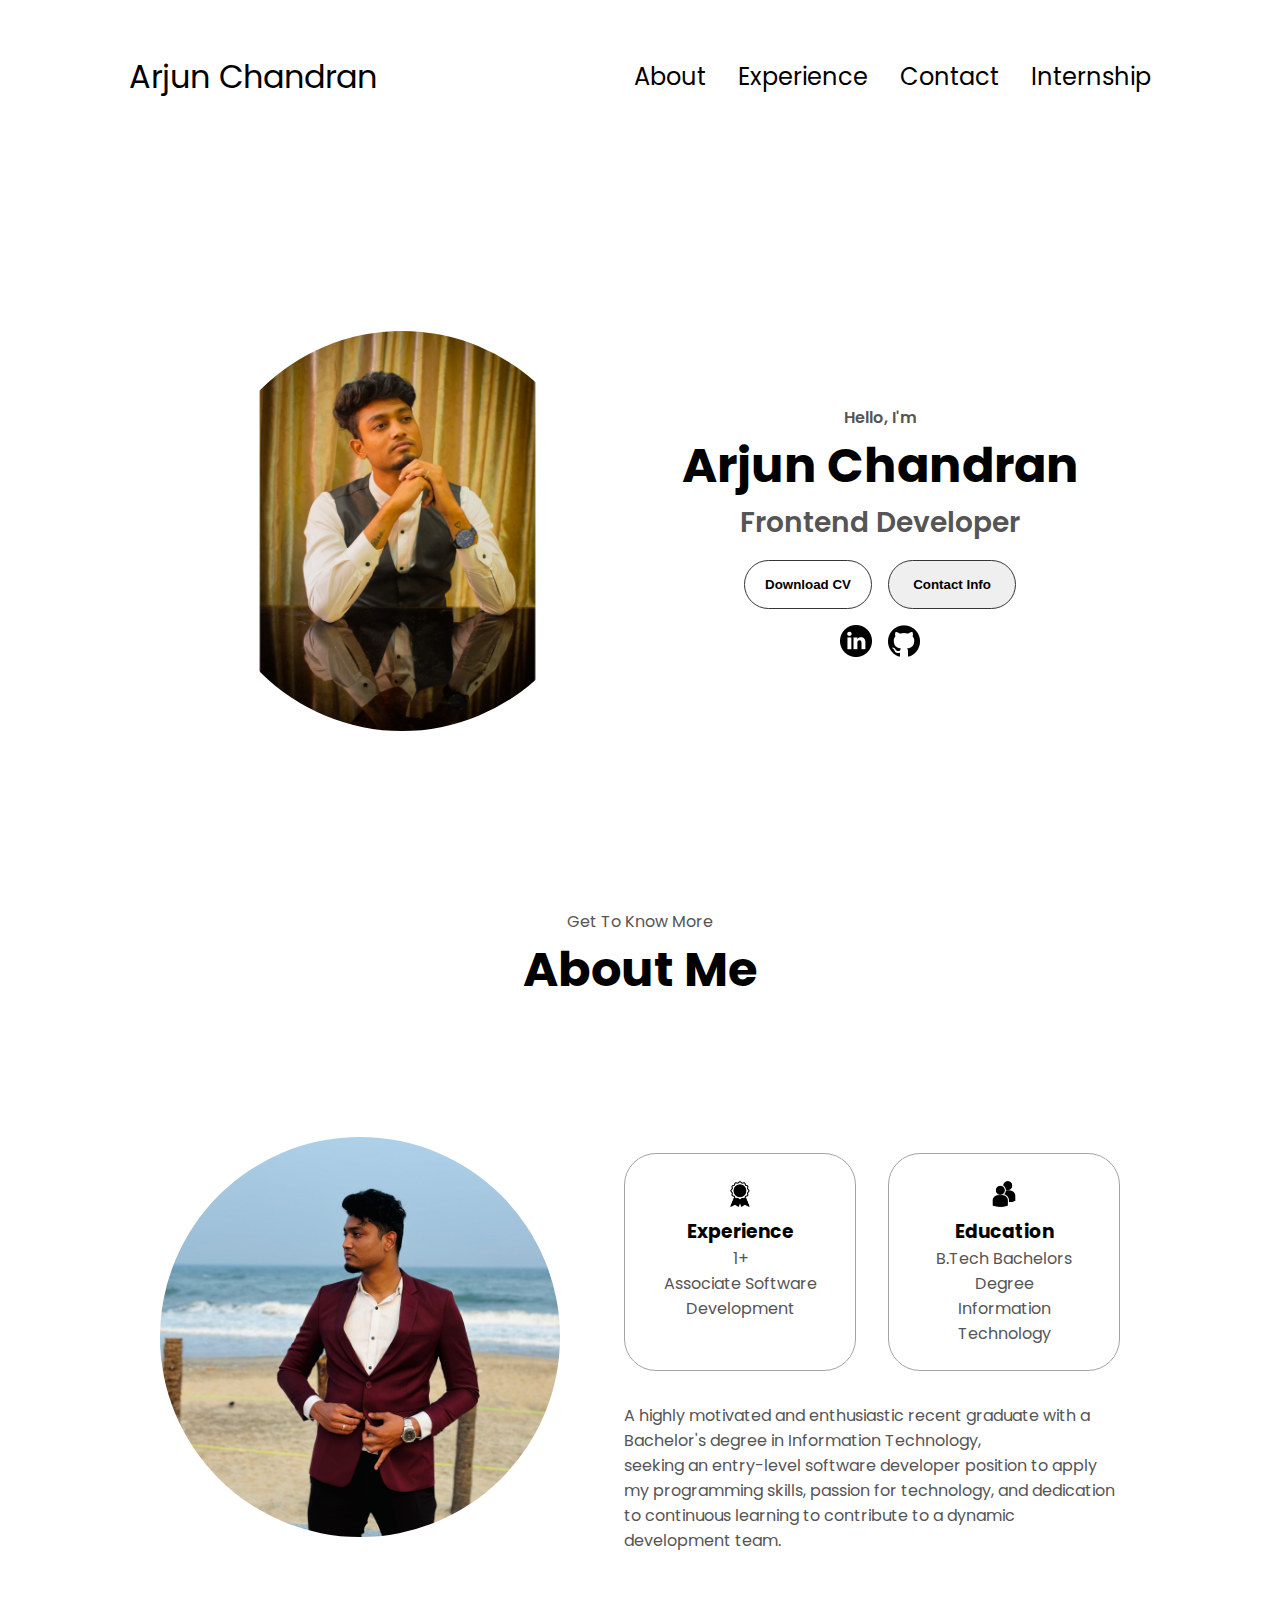
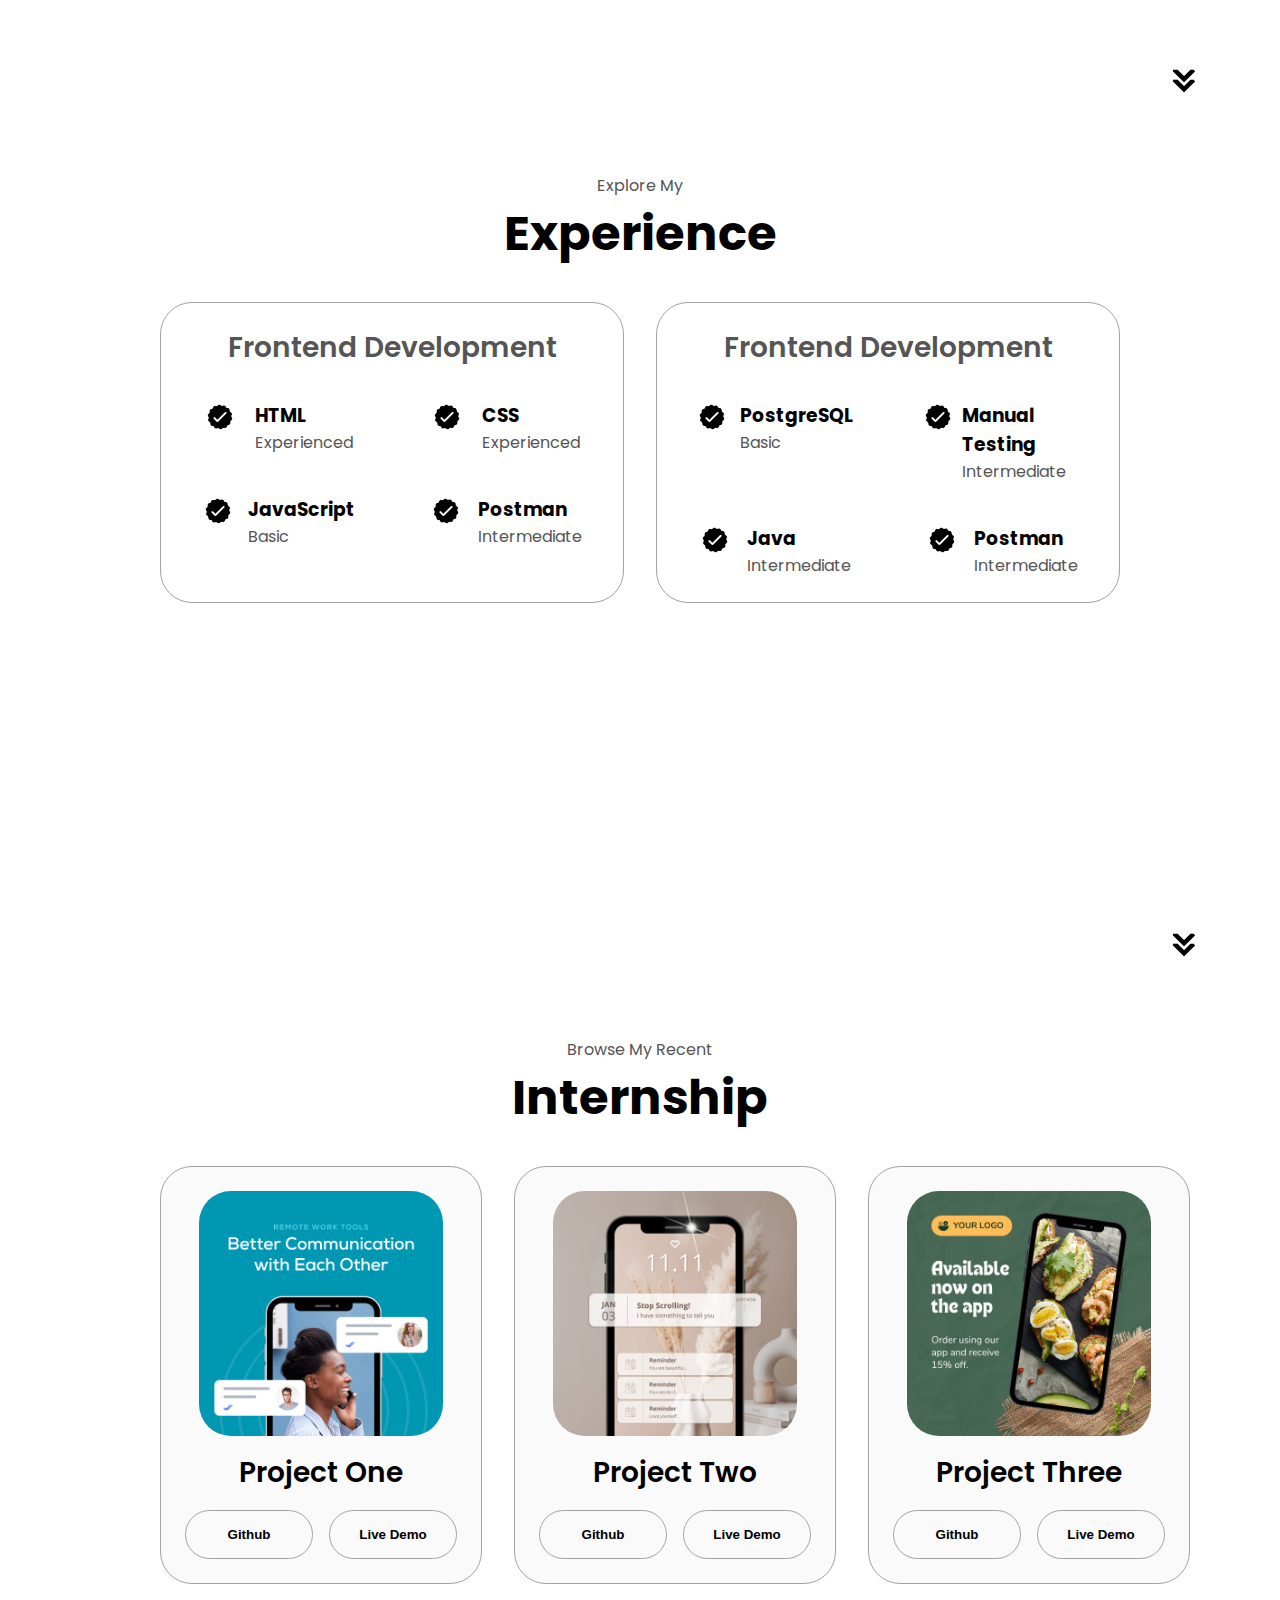
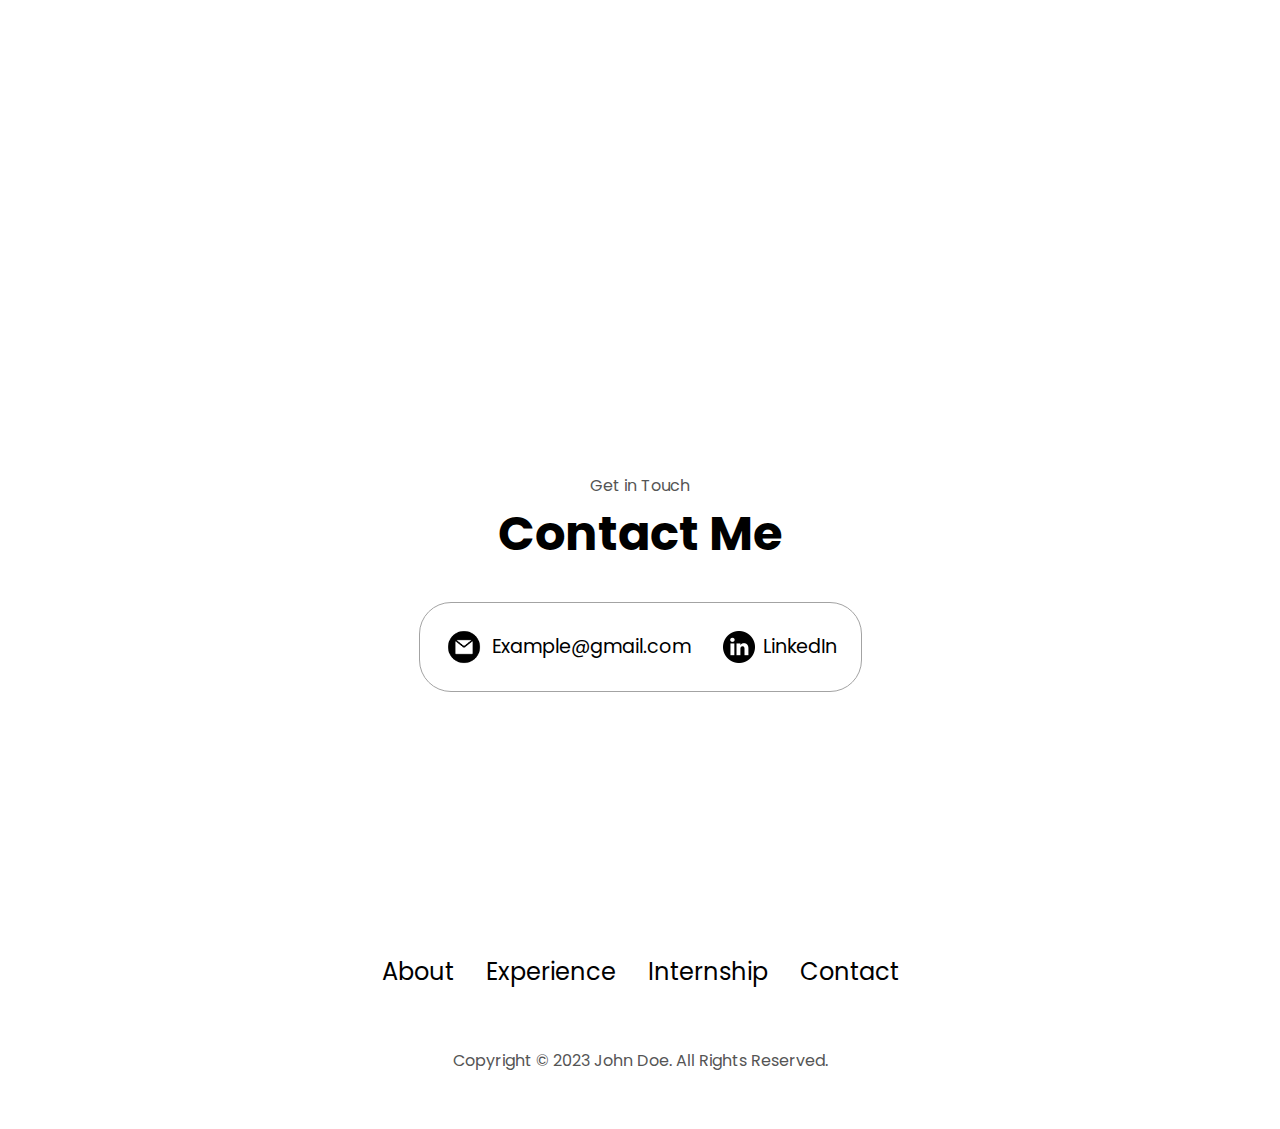
==== index.html @ 2aba1b01 "Add files via upload" ====
<!DOCTYPE html>
<html lang="en">

<head>
    <meta charset="UTF-8">
    <title>My Portfolio</title>
    <link rel="stylesheet" href="style.css" />
</head>

<body>
    <nav id="desktop-nav">
        <div class="logo">Arjun Chandran</div>
        <div>
            <ul class="nav-links">
                <li><a href="#about">About</a></li>
                <li><a href="#experience">Experience</a></li>
                <li><a href="#contact">Contact</a></li>
                <li><a href="#internship">Internship</a></li>
            </ul>
        </div>
    </nav>
    <nav id="hamburger-nav">
        <div class="logo">Arjun Chandran</div>
        <div class="hamburger-menu">
            <div class="hamburger-icon" onclick="toggleMenu()">
                <span></span>
                <span></span>
                <span></span>
            </div>
            <div class="menu-links">
                <li><a href="#about" onclick="toggleMenu">About</a></li>
                <li><a href="#experience" onclick="toggleMenu">Experience</a></li>
                <li><a href="#contact" onclick="toggleMenu">Contact</a></li>
                <li><a href="#internship" onclick="toggleMenu">Internship</a></li>
            </div>
        </div>
    </nav>
    <section id="profile">
        <div class="section__pic-container">
            <img src="./assets/image4.jpeg" alt="Put ur profile" class="profile-pic">
        </div>
        <div class="section__text">
            <p class="section__text__p1">Hello, I'm</p>
            <h1 class="title">Arjun Chandran</h1>
            <p class="section__text__p2">Frontend Developer</p>
            <div class="btn-container">
                <button class="btn btn-color-2" onclick="window.open('./assets/Resume_Arjun.pdf')">Download
                    CV</button>
                <button class="btn btn-color-1" onclick="location.href='./#contact'">Contact Info</button>
            </div>
            <div id="socials-container">
                <img src="./assets/linkedin.png" alt="My_linkedin_profile" class="icon"
                    onclick="location.href='https://www.linkedin.com/in/arjun-c-profile/'" />
                <img src="./assets/github.png" alt="My Github profile" class="icon"
                    onclick="location.href='https://github.com/'" />
            </div>
        </div>
    </section>
    <section id="about">
        <p class="section__text__p1">Get To Know More</p>
        <h1 class="title">About Me</h1>
        <div class="section-container">
            <div class="section__pic-container">
                <img src="./assets/image3.jpeg" alt="Profile picture" class="about-pic" />
            </div>
            <div class="about-details-container">
                <div class="about-containers">
                    <div class="details-container">
                        <img src="./assets/experience.png" alt="Experience icon" class="icon" />
                        <h3>Experience</h3>
                        <p>1+ <br />Associate Software Development</p>
                    </div>
                    <div class="details-container">
                        <img src="./assets/education.png" alt="Education icon" class="icon" />
                        <h3>Education</h3>
                        <p>B.Tech Bachelors Degree<br />Information Technology</p>
                    </div>
                </div>
                <div class="text-container">
                    <p>
                        A highly motivated and enthusiastic recent graduate with a Bachelor's degree in Information
                        Technology, <br>
                        seeking an entry-level software developer position to apply my programming skills, passion for
                        technology, and dedication to continuous learning to contribute to a dynamic development team.
                    </p>
                </div>
            </div>
        </div>
        <img src="./assets/arrow.png" alt="Arrow icon" class="icon arrow" onclick="location.href='./#experience'" />
    </section>
    <section id="experience">
        <p class="section__text__p1">Explore My</p>
        <h1 class="title">Experience</h1>
        <div class="experience-details-container">
            <div class="about-containers">
                <div class="details-container">
                    <h2 class="experience-sub-title">Frontend Development</h2>
                    <div class="article-container">
                        <article>
                            <img src="./assets/checkmark.png" alt="Experience icon" class="icon" />
                            <div>
                                <h3>HTML</h3>
                                <p>Experienced</p>
                            </div>
                        </article>
                        <article>
                            <img src="./assets/checkmark.png" alt="Experience icon" class="icon" />
                            <div>
                                <h3>CSS</h3>
                                <p>Experienced</p>
                            </div>
                        </article>
                        <article>
                            <img src="./assets/checkmark.png" alt="Experience icon" class="icon" />
                            <div>
                                <h3>JavaScript</h3>
                                <p>Basic</p>
                            </div>
                        </article>
                        <article>
                            <img src="./assets/checkmark.png" alt="Experience icon" class="icon" />
                            <div>
                                <h3>Postman</h3>
                                <p>Intermediate</p>
                            </div>
                        </article>
                    </div>
                </div>
                <div class="details-container">
                    <h2 class="experience-sub-title">Frontend Development</h2>
                    <div class="article-container">
                        <article>
                            <img src="./assets/checkmark.png" alt="Experience icon" class="icon" />
                            <div>
                                <h3>PostgreSQL</h3>
                                <p>Basic</p>
                            </div>
                        </article>
                        <article>
                            <img src="./assets/checkmark.png" alt="Experience icon" class="icon" />
                            <div>
                                <h3>Manual Testing</h3>
                                <p>Intermediate</p>
                            </div>
                        </article>
                        <article>
                            <img src="./assets/checkmark.png" alt="Experience icon" class="icon" />
                            <div>
                                <h3>Java</h3>
                                <p>Intermediate</p>
                            </div>
                        </article>
                          <article>
                            <img src="./assets/checkmark.png" alt="Experience icon" class="icon" />
                            <div>
                                <h3>Postman</h3>
                                <p>Intermediate</p>
                            </div>
                        </article>
                    </div>
                </div>
            </div>
        </div>
        <img src="./assets/arrow.png" alt="Arrow icon" class="icon arrow" onclick="location.href='./#projects'" />
    </section>
    <section id="internship">
        <p class="section__text__p1">Browse My Recent</p>
        <h1 class="title">Internship</h1>
        <div class="experience-details-container">
            <div class="about-containers">
                <div class="details-container color-container">
                    <div class="article-container">
                        <img src="./assets/project-1.png" alt="Project 1" class="project-img" />
                    </div>
                    <h2 class="experience-sub-title project-title">Project One</h2>
                    <div class="btn-container">
                        <button class="btn btn-color-2 project-btn" onclick="location.href='https://github.com/'">
                            Github
                        </button>
                        <button class="btn btn-color-2 project-btn" onclick="location.href='https://github.com/'">
                            Live Demo
                        </button>
                    </div>
                </div>
                <div class="details-container color-container">
                    <div class="article-container">
                        <img src="./assets/project-2.png" alt="Project 2" class="project-img" />
                    </div>
                    <h2 class="experience-sub-title project-title">Project Two</h2>
                    <div class="btn-container">
                        <button class="btn btn-color-2 project-btn" onclick="location.href='https://github.com/'">
                            Github
                        </button>
                        <button class="btn btn-color-2 project-btn" onclick="location.href='https://github.com/'">
                            Live Demo
                        </button>
                    </div>
                </div>
                <div class="details-container color-container">
                    <div class="article-container">
                        <img src="./assets/project-3.png" alt="Project 3" class="project-img" />
                    </div>
                    <h2 class="experience-sub-title project-title">Project Three</h2>
                    <div class="btn-container">
                        <button class="btn btn-color-2 project-btn" onclick="location.href='https://github.com/'">
                            Github
                        </button>
                        <button class="btn btn-color-2 project-btn" onclick="location.href='https://github.com/'">
                            Live Demo
                        </button>
                    </div>
                </div>
            </div>
        </div>
        <img src="./assets/arrow.png" alt="Arrow icon" class="icon arrow" onclick="location.href='./#contact'" />
    </section>
    <section id="contact">
        <p class="section__text__p1">Get in Touch</p>
        <h1 class="title">Contact Me</h1>
        <div class="contact-info-upper-container">
            <div class="contact-info-container">
                <img src="./assets/email.png" alt="Email icon" class="icon contact-icon email-icon" />
                <p><a href="mailto:arjunvimala.c@gmail.com">Example@gmail.com</a></p>
            </div>
            <div class="contact-info-container">
                <img src="./assets/linkedin.png" alt="LinkedIn icon" class="icon contact-icon" />
                <p><a href="https://www.linkedin.com">LinkedIn</a></p>
            </div>
        </div>
    </section>
    <footer>
        <nav>
            <div class="nav-links-container">
                <ul class="nav-links">
                    <li><a href="#about">About</a></li>
                    <li><a href="#experience">Experience</a></li>
                    <li><a href="#internship">Internship</a></li>
                    <li><a href="#contact">Contact</a></li>
                </ul>
            </div>
        </nav>
        <p>Copyright &#169; 2023 John Doe. All Rights Reserved.</p>
    </footer>
    <script src="script.js"></script>
</body>

</html>
---- style.css ----
/* GENERAL */

@import url("https://fonts.googleapis.com/css2?family=Poppins:wght@300;400;500;600&display=swap");

* {
  margin: 0;
  padding: 0;
}

body {
  font-family: "Poppins", sans-serif;
}

html {
  scroll-behavior: smooth;
}

p {
  color: rgb(85, 85, 85);
}

/* TRANSITION */

a,
.btn {
  transition: all 300ms ease;
}

/* DESKTOP NAV */

nav,
.nav-links {
  display: flex;
}

nav {
  justify-content: space-around;
  align-items: center;
  height: 17vh;
}

.nav-links {
  gap: 2rem;
  list-style: none;
  font-size: 1.5rem;
}

a {
  color: black;
  text-decoration: none;
  text-decoration-color: white;
}

a:hover {
  color: grey;
  text-decoration: underline;
  text-underline-offset: 1rem;
  text-decoration-color: rgb(181, 181, 181);
}

.logo {
  font-size: 2rem;
}

.logo:hover {
  cursor: default;
}

/* HAMBURGER MENU */

#hamburger-nav {
  display: none;
}

.hamburger-menu {
  position: relative;
  display: inline-block;
}

.hamburger-icon {
  display: flex;
  flex-direction: column;
  justify-content: space-between;
  height: 24px;
  width: 30px;
  cursor: pointer;
}

.hamburger-icon span {
  width: 100%;
  height: 2px;
  background-color: black;
  transition: all 0.3 ease-in-out;
}

.menu-links {
  position: absolute;
  top: 100%;
  right: 0;
  background-color: white;
  width: fit-content;
  max-height: 0;
  overflow: hidden;
  transition: all 0.3 ease-in-out;
}

.menu-links a {
  display: block;
  padding: 10px;
  text-align: center;
  font-size: 1.5rem;
  color: black;
  text-decoration: none;
  transition: all 0.3 ease-in-out;
}

.menu-links li {
  list-style: none;
}

.menu-links.open {
  max-height: 300px;
}

.hamburger-icon.open span:first-child {
  transform: rotate(45deg) translate(10px, 5px);
}

.hamburger-icon.open span:nth-child(2) {
  opacity: 0;
}

.hamburger-icon.open span:last-child {
  transform: rotate(-45deg) translate(10px, -5px);
}

.hamburger-icon span:first-child {
  transform: none;
}

.hamburger-icon span:first-child {
  opacity: 1;
}

.hamburger-icon span:first-child {
  transform: none;
}

/* SECTIONS */

section {
  padding-top: 4vh;
  height: 96vh;
  margin: 0 10rem;
  box-sizing: border-box;
  min-height: fit-content;
}

.section-container {
  display: flex;
}

/* PROFILE SECTION */

#profile {
  display: flex;
  justify-content: center;
  gap: 5rem;
  height: 80vh;
}

.section__pic-container {
  display: flex;
  height: 400px;
  width: 400px;
  margin: auto 0;
}

.section__text {
  align-self: center;
  text-align: center;
}

.section__text p {
  font-weight: 600;
}

.section__text__p1 {
  text-align: center;
}

.section__text__p2 {
  font-size: 1.75rem;
  margin-bottom: 1rem;
}

.title {
  font-size: 3rem;
  text-align: center;
}

#socials-container {
  display: flex;
  justify-content: center;
  margin-top: 1rem;
  gap: 1rem;
}

/* ICONS */

.icon {
  cursor: pointer;
  height: 2rem;
}

/* BUTTONS */

.btn-container {
  display: flex;
  justify-content: center;
  gap: 1rem;
}

.btn {
  font-weight: 600;
  transition: all 300ms ease;
  padding: 1rem;
  width: 8rem;
  border-radius: 2rem;
}

.btn-color-1,
.btn-color-2 {
  border: rgb(53, 53, 53) 0.1rem solid;
}

.btn-color-1:hover
 {
  cursor: pointer;
}

.btn-color-2:hover{
  cursor: pointer;
}

.btn-color-1:hover,
.btn-color-2:hover {
  background: rgb(53, 53, 53);
  color: white;
}

.btn-color-1:hover {
  background: rgb(0, 0, 0);
}

.btn-color-2 {
  background: none;
}

.btn-color-2:hover {
  border: rgb(255, 255, 255) 0.1rem solid;
}

.btn-container {
  gap: 1rem;
}

/* ABOUT SECTION */

#about {
  position: relative;
}

.about-containers {
  gap: 2rem;
  margin-bottom: 2rem;
  margin-top: 2rem;
}

.about-details-container {
  justify-content: center;
  flex-direction: column;
}

.about-containers,
.about-details-container {
  display: flex;
}

.profile-pic{
  border-radius: 50%;
}

.about-pic {
  border-radius: 100%;
}

.arrow {
  position: absolute;
  right: -5rem;
  bottom: 2.5rem;
}

.details-container {
  padding: 1.5rem;
  flex: 1;
  background: white;
  border-radius: 2rem;
  border: rgb(53, 53, 53) 0.1rem solid;
  border-color: rgb(163, 163, 163);
  text-align: center;
}

.section-container {
  gap: 4rem;
  height: 80%;
}

.section__pic-container {
  height: 400px;
  width: 400px;
  margin: auto 0;
}

/* EXPERIENCE SECTION */

#experience {
  position: relative;
}

.experience-sub-title {
  color: rgb(85, 85, 85);
  font-weight: 600;
  font-size: 1.75rem;
  margin-bottom: 2rem;
}

.experience-details-container {
  display: flex;
  justify-content: center;
  flex-direction: column;
}

.article-container {
  display: flex;
  text-align: initial;
  flex-wrap: wrap;
  flex-direction: row;
  gap: 2.5rem;
  justify-content: space-around;
}

article {
  display: flex;
  width: 10rem;
  justify-content: space-around;
  gap: 0.5rem;
}

article .icon {
  cursor: default;
}

/* PROJECTS SECTION */

#projects {
  position: relative;
}

.color-container {
  border-color: rgb(163, 163, 163);
  background: rgb(250, 250, 250);
}

.project-img {
  border-radius: 2rem;
  width: 90%;
  height: 90%;
}

.project-title {
  margin: 1rem;
  color: black;
}

.project-btn {
  color: black;
  border-color: rgb(163, 163, 163);
}

/* CONTACT */

#contact {
  display: flex;
  justify-content: center;
  flex-direction: column;
  height: 70vh;
}

.contact-info-upper-container {
  display: flex;
  justify-content: center;
  border-radius: 2rem;
  border: rgb(53, 53, 53) 0.1rem solid;
  border-color: rgb(163, 163, 163);
  background: (250, 250, 250);
  margin: 2rem auto;
  padding: 0.5rem;
}

.contact-info-container {
  display: flex;
  align-items: center;
  justify-content: center;
  gap: 0.5rem;
  margin: 1rem;
}

.contact-info-container p {
  font-size: larger;
}

.contact-icon {
  cursor: default;
}

.email-icon {
  height: 2.5rem;
}

/* FOOTER SECTION */

footer {
  height: 26vh;
  margin: 0 1rem;
}

footer p {
  text-align: center;
}
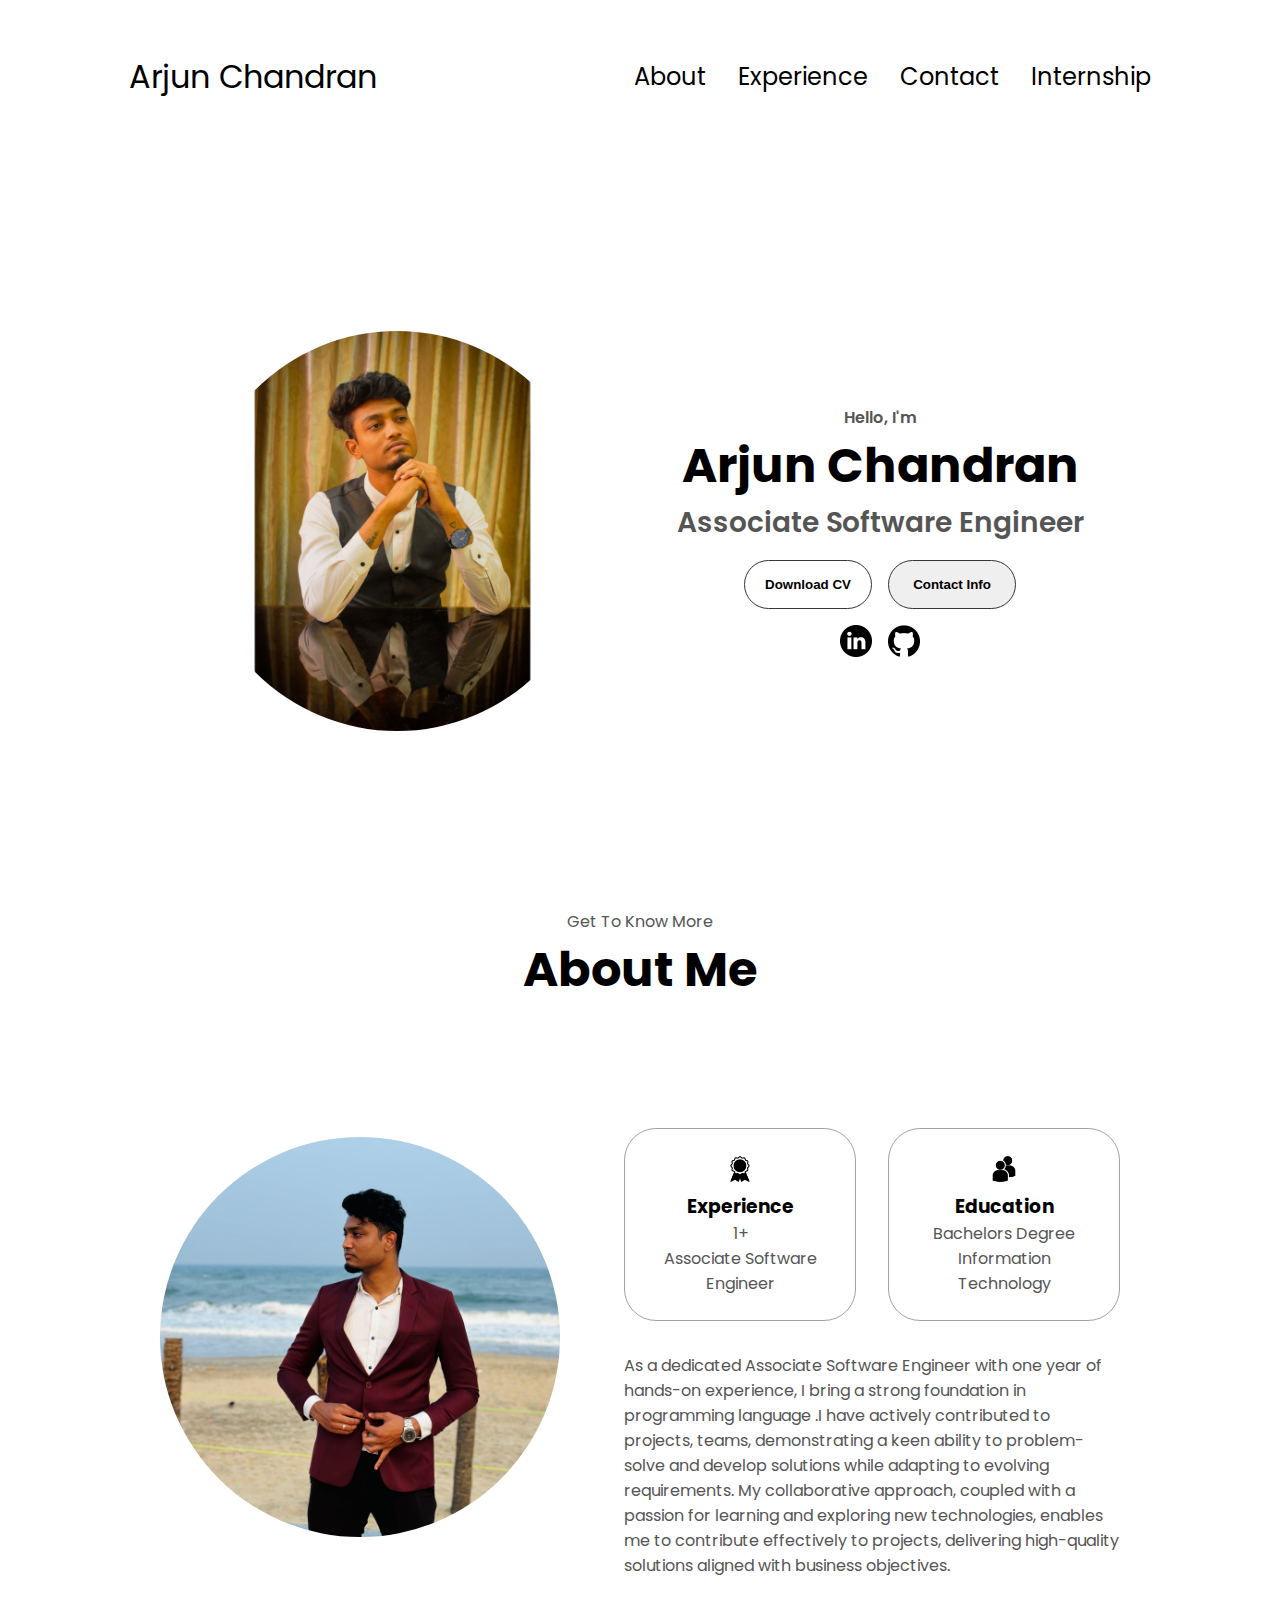
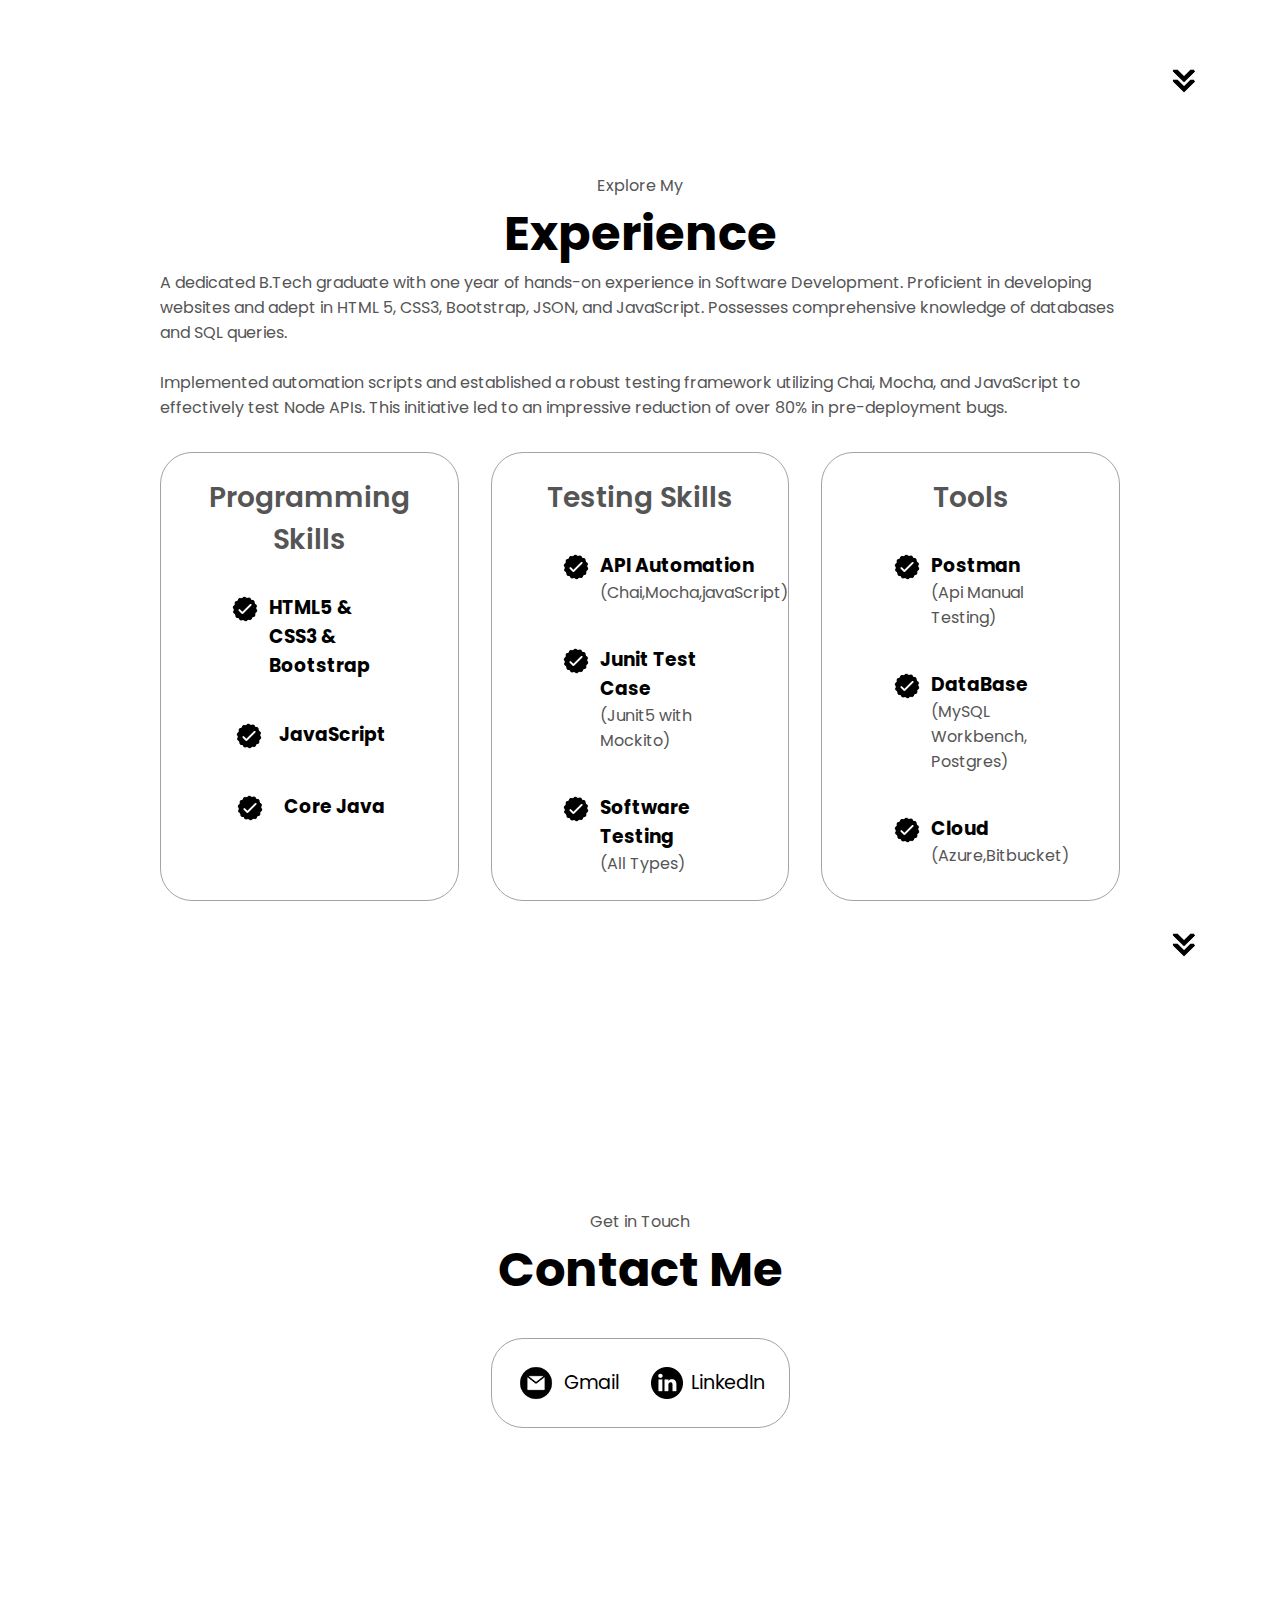
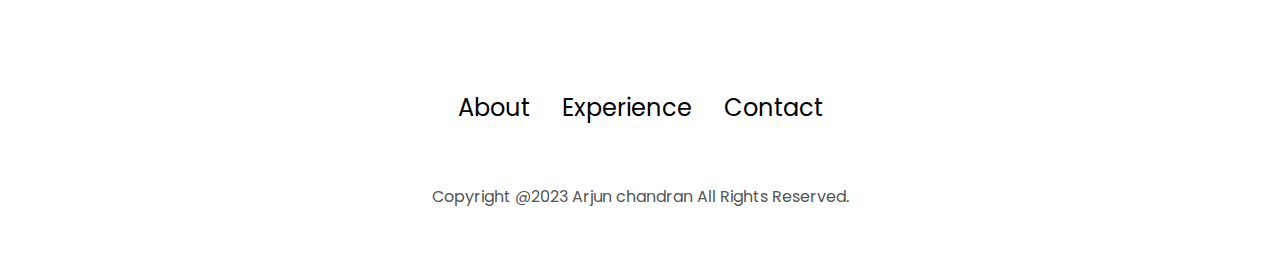
==== commit a17f4c1f: "index.html" ====
--- a/index.html
+++ b/index.html
@@ -42,7 +42,7 @@
         <div class="section__text">
             <p class="section__text__p1">Hello, I'm</p>
             <h1 class="title">Arjun Chandran</h1>
-            <p class="section__text__p2">Frontend Developer</p>
+            <p class="section__text__p2">Associate Software Engineer</p>
             <div class="btn-container">
                 <button class="btn btn-color-2" onclick="window.open('./assets/Resume_Arjun.pdf')">Download
                     CV</button>
@@ -68,20 +68,17 @@
                     <div class="details-container">
                         <img src="./assets/experience.png" alt="Experience icon" class="icon" />
                         <h3>Experience</h3>
-                        <p>1+ <br />Associate Software Development</p>
+                        <p>1+ <br/>Associate Software Engineer</p>
                     </div>
                     <div class="details-container">
                         <img src="./assets/education.png" alt="Education icon" class="icon" />
                         <h3>Education</h3>
-                        <p>B.Tech Bachelors Degree<br />Information Technology</p>
+                        <p>Bachelors Degree<br/>Information Technology</p>
                     </div>
                 </div>
                 <div class="text-container">
                     <p>
-                        A highly motivated and enthusiastic recent graduate with a Bachelor's degree in Information
-                        Technology, <br>
-                        seeking an entry-level software developer position to apply my programming skills, passion for
-                        technology, and dedication to continuous learning to contribute to a dynamic development team.
+                        As a dedicated Associate Software Engineer with one year of hands-on experience, I bring a strong foundation in programming language .I have actively contributed to projects, teams, demonstrating a keen ability to problem-solve and develop solutions while adapting to evolving requirements. My collaborative approach, coupled with a passion for learning and exploring new technologies, enables me to contribute effectively to projects, delivering high-quality solutions aligned with business objectives.
                     </p>
                 </div>
             </div>
@@ -91,128 +88,113 @@
     <section id="experience">
         <p class="section__text__p1">Explore My</p>
         <h1 class="title">Experience</h1>
+        
+        <p>A dedicated B.Tech graduate with one year of hands-on experience in Software Development. Proficient in developing websites and adept in HTML 5, CSS3, Bootstrap, JSON, and JavaScript. Possesses comprehensive knowledge of databases and SQL queries.</p>
+        <br>
+        <p>Implemented automation scripts and established a robust testing framework utilizing Chai, Mocha, and JavaScript to effectively test Node APIs. This initiative led to an impressive reduction of over 80% in pre-deployment bugs.</p>
         <div class="experience-details-container">
             <div class="about-containers">
                 <div class="details-container">
-                    <h2 class="experience-sub-title">Frontend Development</h2>
+                    <h2 class="experience-sub-title">Programming Skills</h2>
                     <div class="article-container">
                         <article>
                             <img src="./assets/checkmark.png" alt="Experience icon" class="icon" />
                             <div>
-                                <h3>HTML</h3>
-                                <p>Experienced</p>
-                            </div>
-                        </article>
-                        <article>
-                            <img src="./assets/checkmark.png" alt="Experience icon" class="icon" />
-                            <div>
-                                <h3>CSS</h3>
-                                <p>Experienced</p>
+                                <h3>HTML5 & CSS3 & Bootstrap</h3>
                             </div>
                         </article>
                         <article>
                             <img src="./assets/checkmark.png" alt="Experience icon" class="icon" />
                             <div>
                                 <h3>JavaScript</h3>
-                                <p>Basic</p>
-                            </div>
-                        </article>
-                        <article>
+                            </div>
+                        </article>
+                        <article>
+                            <img src="./assets/checkmark.png" alt="Experience icon" class="icon" />
+                            <div>
+                                <h3>Core Java</h3>
+                            </div>
+                        </article>
+                        <!-- <article>
                             <img src="./assets/checkmark.png" alt="Experience icon" class="icon" />
                             <div>
                                 <h3>Postman</h3>
                                 <p>Intermediate</p>
                             </div>
-                        </article>
+                        </article> -->
                     </div>
                 </div>
                 <div class="details-container">
-                    <h2 class="experience-sub-title">Frontend Development</h2>
+                    <h2 class="experience-sub-title">Testing Skills</h2>
                     <div class="article-container">
                         <article>
                             <img src="./assets/checkmark.png" alt="Experience icon" class="icon" />
                             <div>
-                                <h3>PostgreSQL</h3>
-                                <p>Basic</p>
-                            </div>
-                        </article>
-                        <article>
-                            <img src="./assets/checkmark.png" alt="Experience icon" class="icon" />
-                            <div>
-                                <h3>Manual Testing</h3>
+                                <h3>API Automation</h3>
+                                <p>(Chai,Mocha,javaScript)</p>
+                            </div>
+                        </article>
+                        <article>
+                            <img src="./assets/checkmark.png" alt="Experience icon" class="icon" />
+                            <div>
+                                <h3>Junit Test Case </h3>
+                                <p>(Junit5 with Mockito)</p>
+                            </div>
+                        </article>
+                        <article>
+                            <img src="./assets/checkmark.png" alt="Experience icon" class="icon" />
+                            <div>
+                                <h3>Software Testing</h3>
+                                <p>(All Types)</p>
+                            </div>
+                        </article>
+                          <!-- <article>
+                            <img src="./assets/checkmark.png" alt="Experience icon" class="icon" />
+                            <div>
+                                <h3>Postman Tool</h3>
                                 <p>Intermediate</p>
                             </div>
-                        </article>
-                        <article>
-                            <img src="./assets/checkmark.png" alt="Experience icon" class="icon" />
-                            <div>
-                                <h3>Java</h3>
+                        </article> -->
+                    </div>
+                </div>
+
+                <div class="details-container">
+                    <h2 class="experience-sub-title">Tools</h2>
+                    <div class="article-container">
+                        <article>
+                            <img src="./assets/checkmark.png" alt="Experience icon" class="icon" />
+                            <div>
+                                <h3>Postman</h3>
+                                <p>(Api Manual Testing)</p>
+                            </div>
+                        </article>
+                        <article>
+                            <img src="./assets/checkmark.png" alt="Experience icon" class="icon" />
+                            <div>
+                                <h3>DataBase</h3>
+                                <p>(MySQL Workbench, Postgres)</p>
+                            </div>
+                        </article>
+                        <article>
+                            <img src="./assets/checkmark.png" alt="Experience icon" class="icon" />
+                            <div>
+                                <h3>Cloud</h3>
+                                <p>(Azure,Bitbucket)</p>
+                            </div>
+                        </article>
+                          <!-- <article>
+                            <img src="./assets/checkmark.png" alt="Experience icon" class="icon" />
+                            <div>
+                                <h3>Postman Tool</h3>
                                 <p>Intermediate</p>
                             </div>
-                        </article>
-                          <article>
-                            <img src="./assets/checkmark.png" alt="Experience icon" class="icon" />
-                            <div>
-                                <h3>Postman</h3>
-                                <p>Intermediate</p>
-                            </div>
-                        </article>
-                    </div>
-                </div>
+                        </article> -->
+                    </div>
+                </div>
+
             </div>
         </div>
         <img src="./assets/arrow.png" alt="Arrow icon" class="icon arrow" onclick="location.href='./#projects'" />
-    </section>
-    <section id="internship">
-        <p class="section__text__p1">Browse My Recent</p>
-        <h1 class="title">Internship</h1>
-        <div class="experience-details-container">
-            <div class="about-containers">
-                <div class="details-container color-container">
-                    <div class="article-container">
-                        <img src="./assets/project-1.png" alt="Project 1" class="project-img" />
-                    </div>
-                    <h2 class="experience-sub-title project-title">Project One</h2>
-                    <div class="btn-container">
-                        <button class="btn btn-color-2 project-btn" onclick="location.href='https://github.com/'">
-                            Github
-                        </button>
-                        <button class="btn btn-color-2 project-btn" onclick="location.href='https://github.com/'">
-                            Live Demo
-                        </button>
-                    </div>
-                </div>
-                <div class="details-container color-container">
-                    <div class="article-container">
-                        <img src="./assets/project-2.png" alt="Project 2" class="project-img" />
-                    </div>
-                    <h2 class="experience-sub-title project-title">Project Two</h2>
-                    <div class="btn-container">
-                        <button class="btn btn-color-2 project-btn" onclick="location.href='https://github.com/'">
-                            Github
-                        </button>
-                        <button class="btn btn-color-2 project-btn" onclick="location.href='https://github.com/'">
-                            Live Demo
-                        </button>
-                    </div>
-                </div>
-                <div class="details-container color-container">
-                    <div class="article-container">
-                        <img src="./assets/project-3.png" alt="Project 3" class="project-img" />
-                    </div>
-                    <h2 class="experience-sub-title project-title">Project Three</h2>
-                    <div class="btn-container">
-                        <button class="btn btn-color-2 project-btn" onclick="location.href='https://github.com/'">
-                            Github
-                        </button>
-                        <button class="btn btn-color-2 project-btn" onclick="location.href='https://github.com/'">
-                            Live Demo
-                        </button>
-                    </div>
-                </div>
-            </div>
-        </div>
-        <img src="./assets/arrow.png" alt="Arrow icon" class="icon arrow" onclick="location.href='./#contact'" />
     </section>
     <section id="contact">
         <p class="section__text__p1">Get in Touch</p>
@@ -220,7 +202,7 @@
         <div class="contact-info-upper-container">
             <div class="contact-info-container">
                 <img src="./assets/email.png" alt="Email icon" class="icon contact-icon email-icon" />
-                <p><a href="mailto:arjunvimala.c@gmail.com">Example@gmail.com</a></p>
+                <p><a href="mailto:arjunvimala.c@gmail.com">Gmail</a></p>
             </div>
             <div class="contact-info-container">
                 <img src="./assets/linkedin.png" alt="LinkedIn icon" class="icon contact-icon" />
@@ -234,14 +216,13 @@
                 <ul class="nav-links">
                     <li><a href="#about">About</a></li>
                     <li><a href="#experience">Experience</a></li>
-                    <li><a href="#internship">Internship</a></li>
                     <li><a href="#contact">Contact</a></li>
                 </ul>
             </div>
         </nav>
-        <p>Copyright &#169; 2023 John Doe. All Rights Reserved.</p>
+        <p>Copyright @2023 Arjun chandran All Rights Reserved.</p>
     </footer>
     <script src="script.js"></script>
 </body>
 
-</html>+</html>
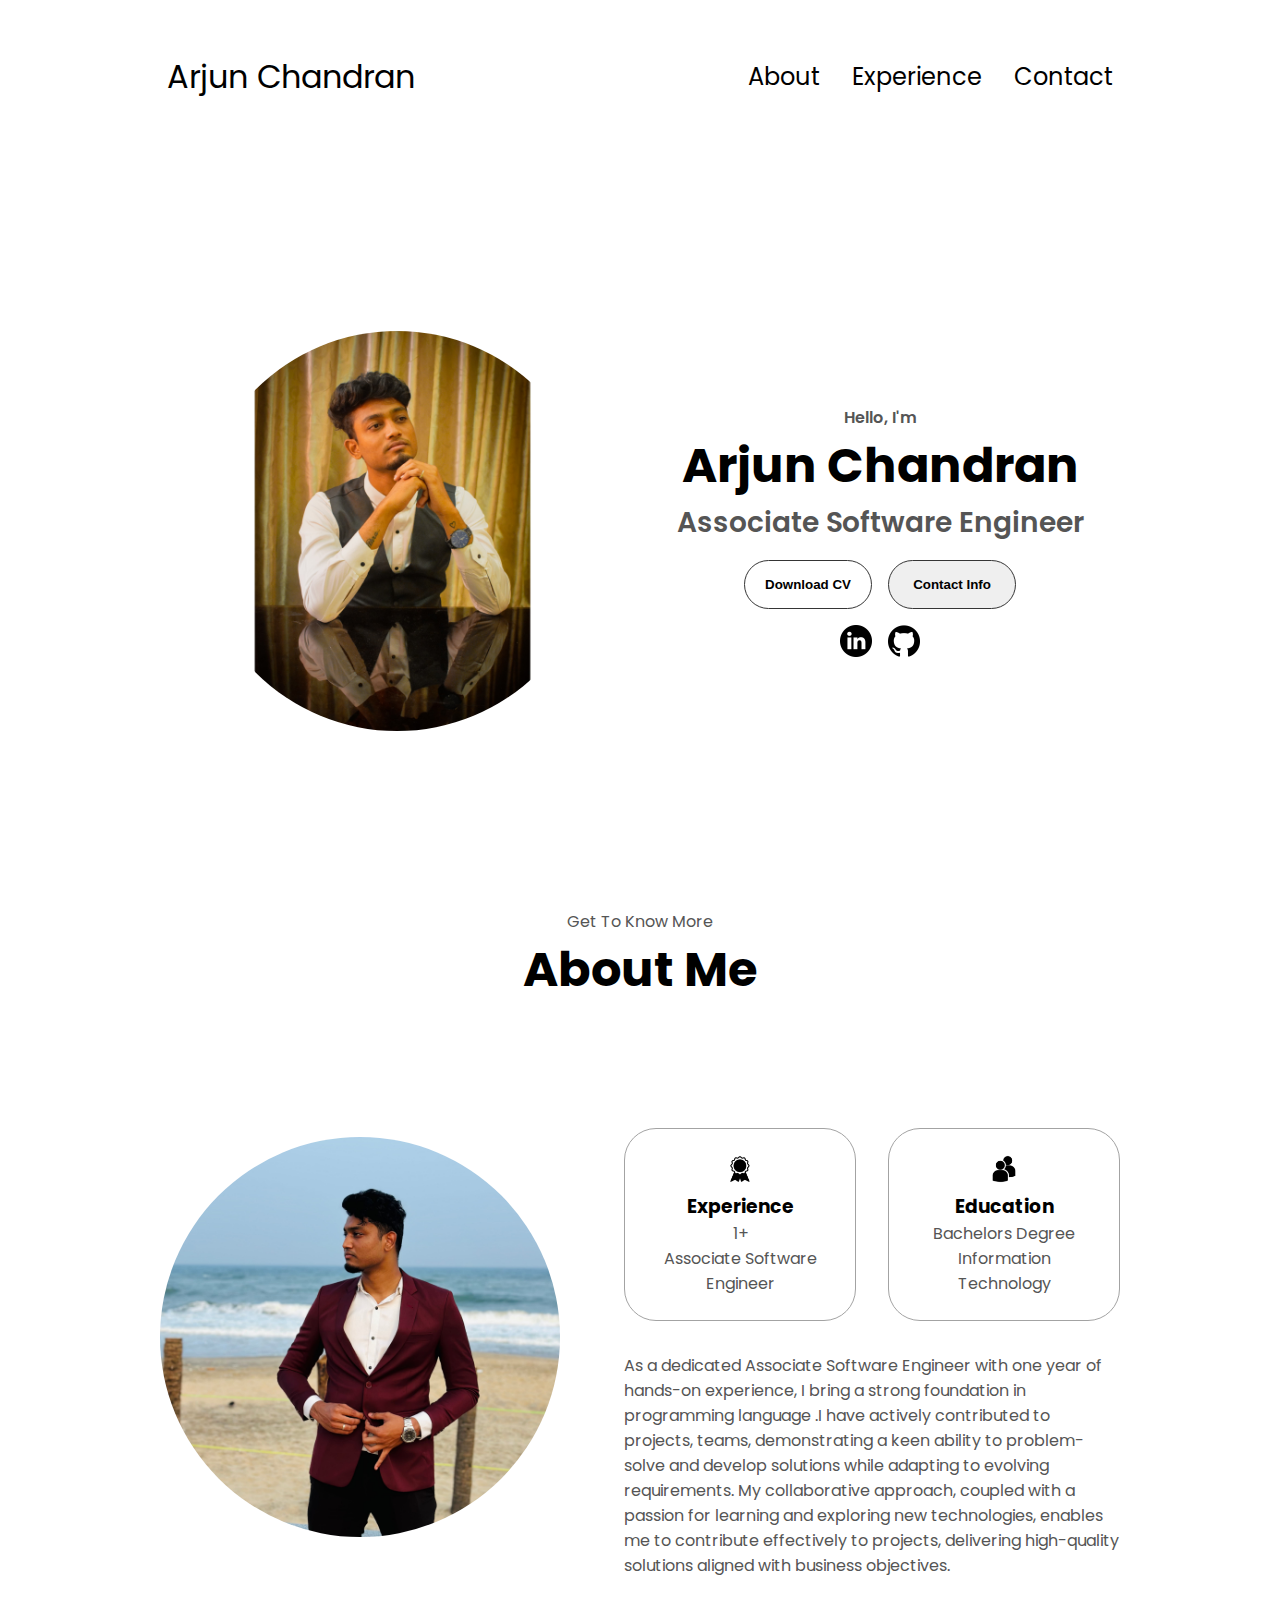
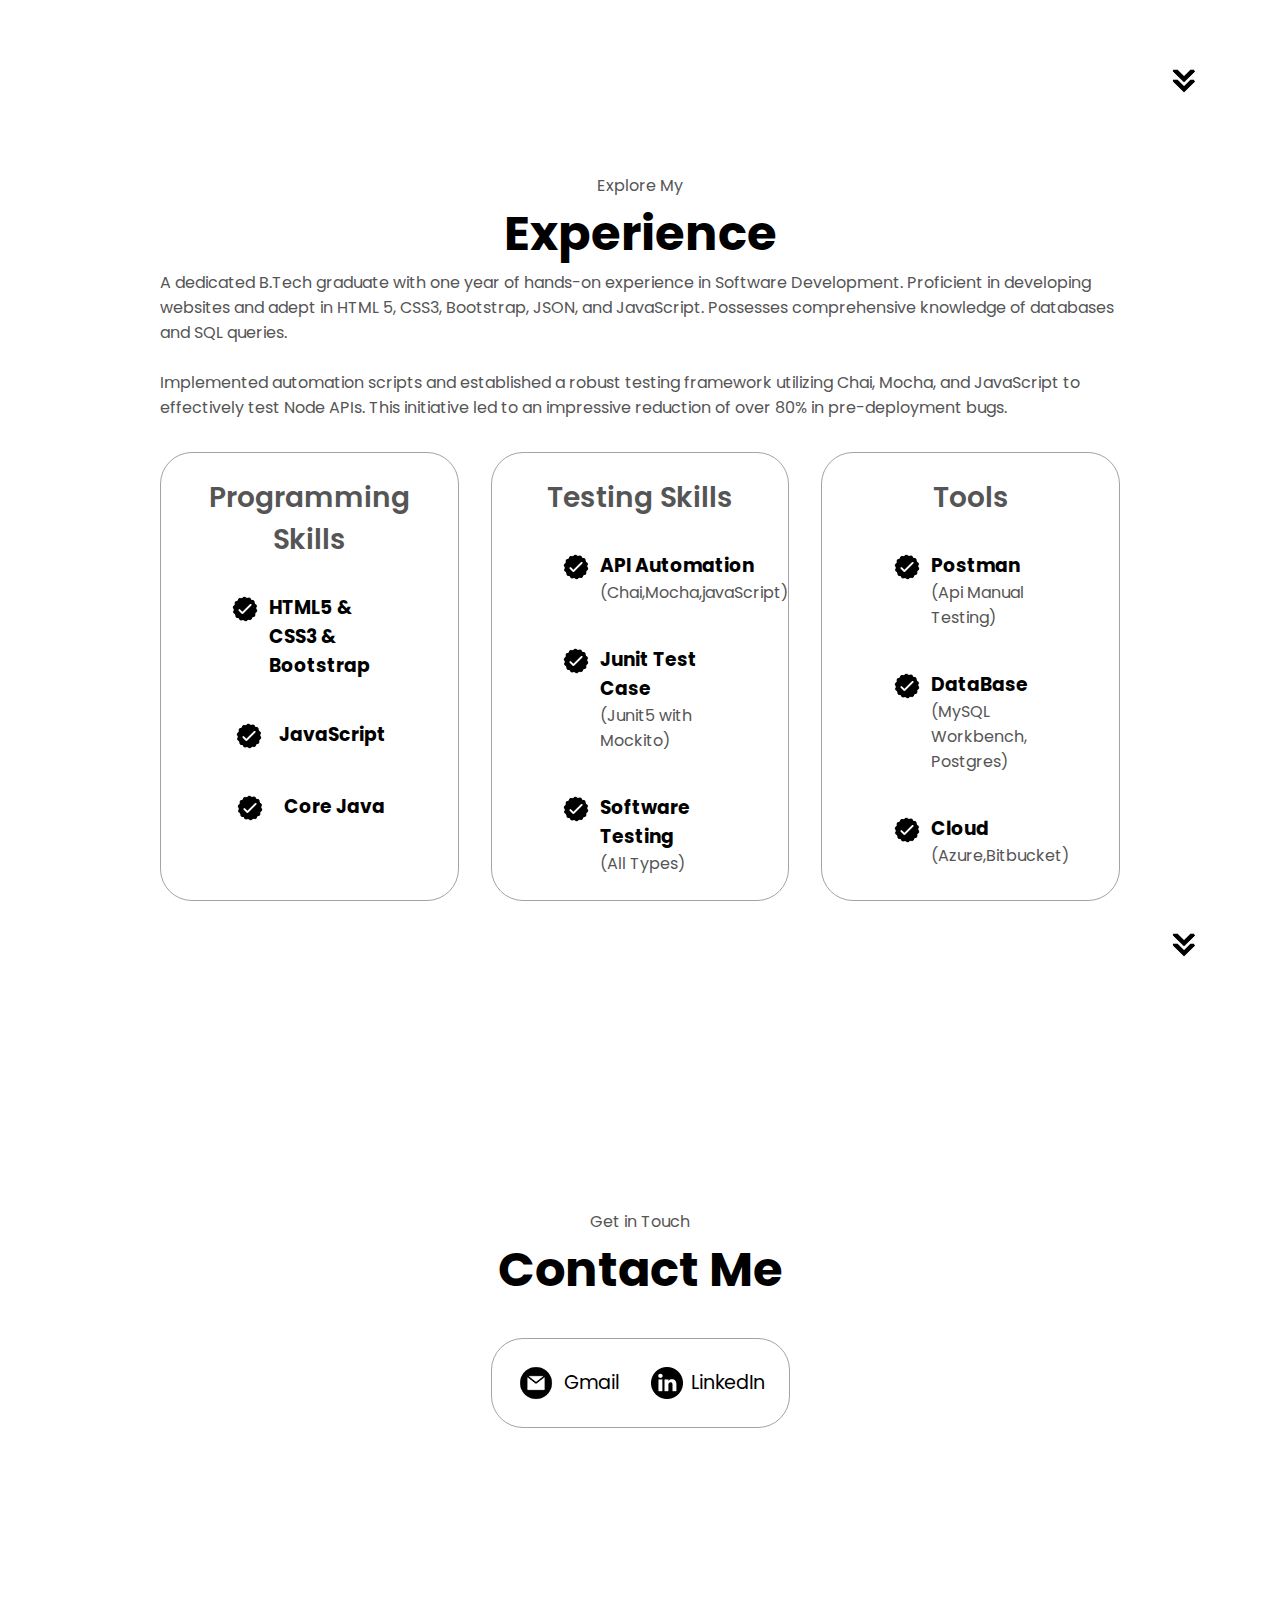
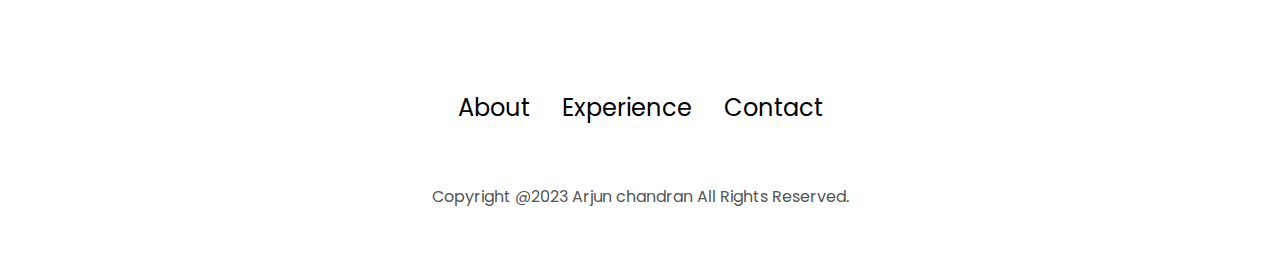
==== commit de80b7ad: "index.html" ====
--- a/index.html
+++ b/index.html
@@ -15,7 +15,6 @@
                 <li><a href="#about">About</a></li>
                 <li><a href="#experience">Experience</a></li>
                 <li><a href="#contact">Contact</a></li>
-                <li><a href="#internship">Internship</a></li>
             </ul>
         </div>
     </nav>
